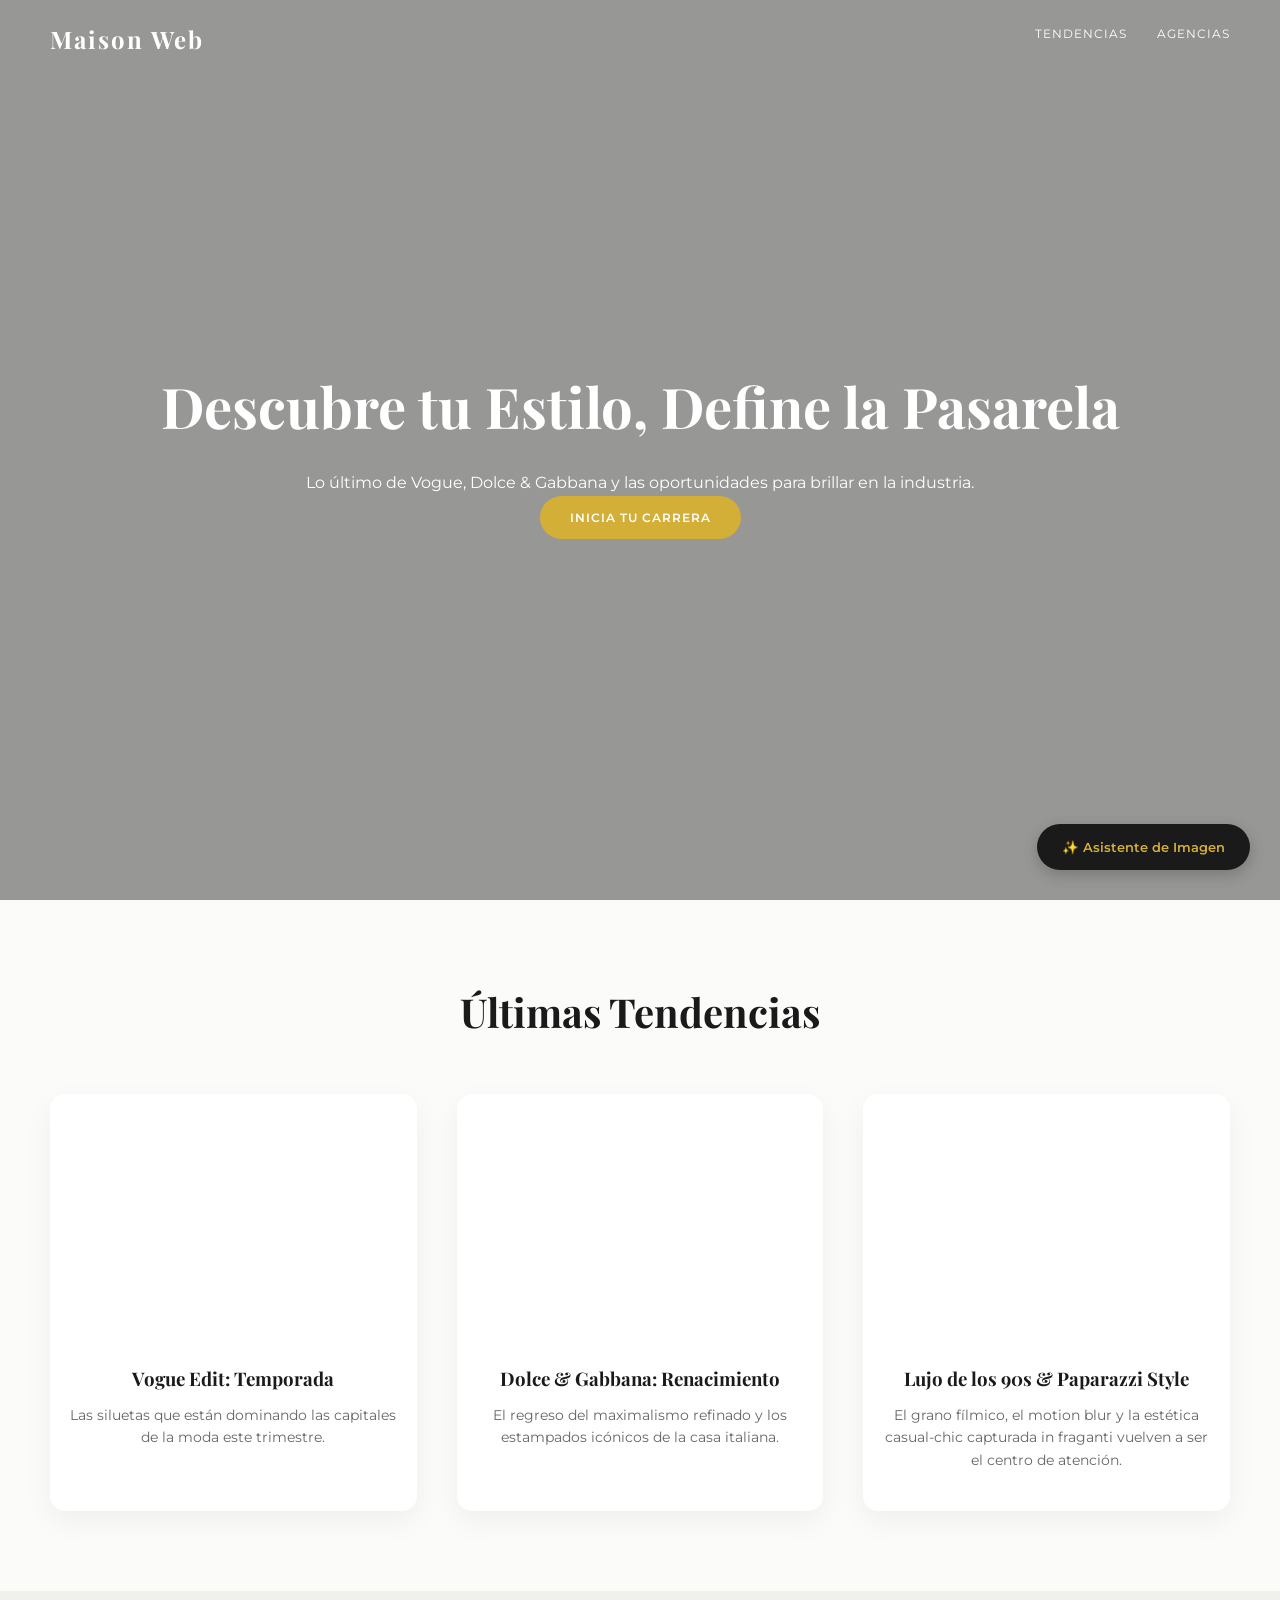
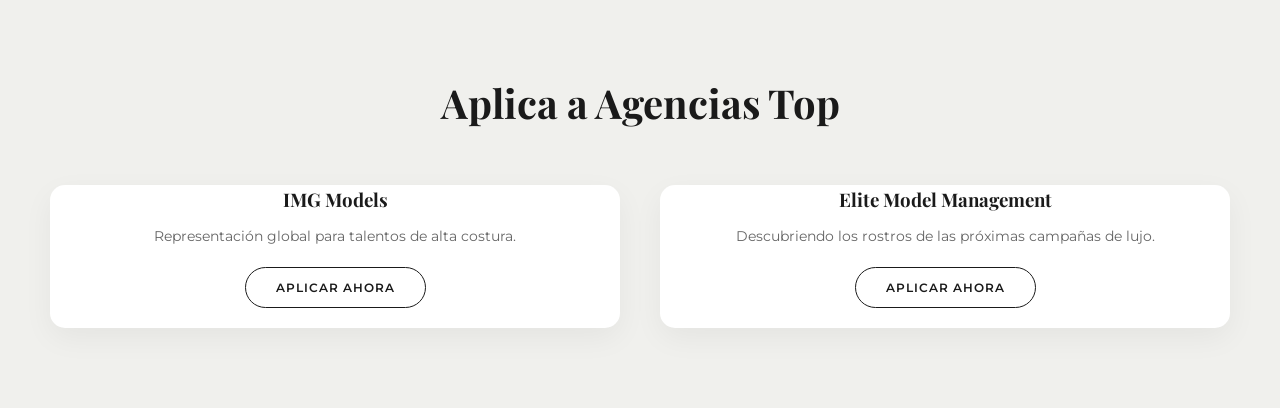
==== index.html @ 7edfb70f "agregando codigo de moda" ====
<!DOCTYPE html>
<html lang="es">
<head>
    <meta charset="UTF-8">
    <meta name="viewport" content="width=device-width, initial-scale=1.0">
    <title>Maison Web | Alta Costura y Modelaje</title>
    <link rel="stylesheet" href="style.css">
    <!-- Fuentes de Google para un toque elegante -->
    <link href="https://fonts.googleapis.com/css2?family=Playfair+Display:ital,wght@0,400;0,700;1,400&family=Montserrat:wght@300;400;600&display=swap" rel="stylesheet">
</head>
<body>

    <nav class="navbar">
        <div class="logo">Maison Web</div>
        <ul class="nav-links">
            <li><a href="#tendencias">Tendencias</a></li>
            <li><a href="#agencias">Agencias</a></li>
        </ul>
    </nav>

    <header class="hero">
        <div class="hero-content">
            <h1>Descubre tu Estilo, Define la Pasarela</h1>
            <p>Lo último de Vogue, Dolce & Gabbana y las oportunidades para brillar en la industria.</p>
            <a href="#agencias" class="btn-primary">Inicia tu Carrera</a>
        </div>
    </header>

    <section id="tendencias" class="section">
        <h2>Últimas Tendencias</h2>
        <div class="grid-container">
            <div class="card">
                <div class="card-img mock-img-1"></div>
                <h3>Vogue Edit: Temporada</h3>
                <p>Las siluetas que están dominando las capitales de la moda este trimestre.</p>
            </div>
            <div class="card">
                <div class="card-img mock-img-2"></div>
                <h3>Dolce & Gabbana: Renacimiento</h3>
                <p>El regreso del maximalismo refinado y los estampados icónicos de la casa italiana.</p>
            </div>
            <div class="card">
                <div class="card-img mock-img-3"></div>
                <h3>Lujo de los 90s & Paparazzi Style</h3>
                <p>El grano fílmico, el motion blur y la estética casual-chic capturada in fraganti vuelven a ser el centro de atención.</p>
            </div>
        </div>
    </section>

    <section id="agencias" class="section bg-light">
        <h2>Aplica a Agencias Top</h2>
        <div class="grid-container">
            <div class="agency-card">
                <h3>IMG Models</h3>
                <p>Representación global para talentos de alta costura.</p>
                <button class="btn-secondary apply-btn">Aplicar Ahora</button>
            </div>
            <div class="agency-card">
                <h3>Elite Model Management</h3>
                <p>Descubriendo los rostros de las próximas campañas de lujo.</p>
                <button class="btn-secondary apply-btn">Aplicar Ahora</button>
            </div>
        </div>
    </section>

    <!-- Modal de Aplicación -->
    <div id="applyModal" class="modal">
        <div class="modal-content">
            <span class="close-btn">&times;</span>
            <h2>Envía tu Portafolio</h2>
            <form id="applyForm">
                <input type="text" placeholder="Nombre Completo" required>
                <input type="email" placeholder="Correo Electrónico" required>
                <input type="url" placeholder="Enlace a tu Portafolio/Instagram" required>
                <button type="submit" class="btn-primary">Enviar Solicitud</button>
            </form>
        </div>
    </div>

    <!-- Asistente de Imagen AI (Botón flotante y Chat) -->
    <div class="ai-assistant-container">
        <button id="ai-toggle" class="ai-fab">✨ Asistente de Imagen</button>
        <div id="ai-chat" class="ai-chatbox hidden">
            <div class="chat-header">
                <h3>Asistente de Estilo AI</h3>
                <span id="close-chat">&times;</span>
            </div>
            <div class="chat-body" id="chat-body">
                <div class="message ai-msg">¡Hola! Soy tu asistente de imagen. ¿Buscas inspiración de outfits, consejos para tu casting o quieres saber qué paleta te favorece?</div>
            </div>
            <div class="chat-footer">
                <input type="text" id="chat-input" placeholder="Pregúntame sobre moda...">
                <button id="send-btn">Enviar</button>
            </div>
        </div>
    </div>

    <script src="script.js"></script>
</body>
</html>
---- style.css ----
:root {
    --primary-color: #1a1a1a; /* Negro suave */
    --secondary-color: #d4af37; /* Dorado clásico */
    --bg-color: #fbfbf9; /* Crema/Off-white */
    --text-color: #333333;
    --font-heading: 'Playfair Display', serif;
    --font-body: 'Montserrat', sans-serif;
}

* {
    margin: 0;
    padding: 0;
    box-sizing: border-box;
}

body {
    font-family: var(--font-body);
    background-color: var(--bg-color);
    color: var(--text-color);
    line-height: 1.6;
}

h1, h2, h3 {
    font-family: var(--font-heading);
    color: var(--primary-color);
}

/* Navbar */
.navbar {
    display: flex;
    justify-content: space-between;
    padding: 20px 50px;
    background: transparent;
    position: absolute;
    width: 100%;
    z-index: 10;
}

.logo {
    font-family: var(--font-heading);
    font-size: 24px;
    font-weight: 700;
    color: #fff;
    letter-spacing: 2px;
}

.nav-links {
    list-style: none;
    display: flex;
    gap: 30px;
}

.nav-links a {
    text-decoration: none;
    color: #fff;
    text-transform: uppercase;
    font-size: 12px;
    letter-spacing: 1px;
}

/* Hero Section */
.hero {
    height: 100vh;
    background: linear-gradient(rgba(0,0,0,0.4), rgba(0,0,0,0.4)), url('https://images.unsplash.com/photo-1490481651871-ab68de25d43d?q=80&w=2070') center/cover;
    display: flex;
    align-items: center;
    justify-content: center;
    text-align: center;
    color: #fff;
}

.hero-content h1 {
    color: #fff;
    font-size: 3.5rem;
    margin-bottom: 20px;
}

/* Botones */
.btn-primary, .btn-secondary {
    padding: 12px 30px;
    border: none;
    border-radius: 30px; /* Bordes suaves, no rígidos */
    cursor: pointer;
    font-family: var(--font-body);
    font-weight: 600;
    text-transform: uppercase;
    font-size: 12px;
    letter-spacing: 1px;
    transition: all 0.3s ease;
}

.btn-primary {
    background-color: var(--secondary-color);
    color: #fff;
    text-decoration: none;
    display: inline-block;
}

.btn-primary:hover {
    background-color: #bfa032;
    transform: translateY(-2px);
}

.btn-secondary {
    background-color: transparent;
    border: 1px solid var(--primary-color);
    color: var(--primary-color);
}

.btn-secondary:hover {
    background-color: var(--primary-color);
    color: #fff;
}

/* Secciones y Grids */
.section {
    padding: 80px 50px;
    text-align: center;
}

.section h2 {
    font-size: 2.5rem;
    margin-bottom: 50px;
}

.bg-light {
    background-color: #f0f0ed;
}

.grid-container {
    display: grid;
    grid-template-columns: repeat(auto-fit, minmax(300px, 1fr));
    gap: 40px;
    max-width: 1200px;
    margin: 0 auto;
}

/* Tarjetas */
.card, .agency-card {
    background: #fff;
    border-radius: 15px; /* Amigable a la vista */
    overflow: hidden;
    box-shadow: 0 10px 30px rgba(0,0,0,0.05);
    transition: transform 0.3s ease;
    padding-bottom: 20px;
}

.card:hover, .agency-card:hover {
    transform: translateY(-10px);
}

.card-img {
    height: 250px;
    background-color: #ddd;
    margin-bottom: 20px;
}

/* Imágenes mock para las tarjetas */
.mock-img-1 { background: url('https://images.unsplash.com/photo-1515886657613-9f3515b0c78f?w=500') center/cover; }
.mock-img-2 { background: url('https://images.unsplash.com/photo-1539109136881-3be0616acf4b?w=500') center/cover; }
.mock-img-3 { background: url('https://images.unsplash.com/photo-1550614000-4b95d4ed187f?w=500') center/cover; }

.card h3, .agency-card h3 {
    margin-bottom: 10px;
    padding: 0 20px;
}

.card p, .agency-card p {
    font-size: 14px;
    color: #666;
    padding: 0 20px;
    margin-bottom: 20px;
}

/* Modal */
.modal {
    display: none;
    position: fixed;
    top: 0; left: 0; width: 100%; height: 100%;
    background: rgba(0,0,0,0.6);
    z-index: 100;
    align-items: center;
    justify-content: center;
}

.modal-content {
    background: #fff;
    padding: 40px;
    border-radius: 20px;
    width: 90%;
    max-width: 400px;
    position: relative;
    text-align: center;
}

.close-btn {
    position: absolute;
    top: 15px; right: 20px;
    font-size: 24px;
    cursor: pointer;
}

form input {
    width: 100%;
    padding: 12px;
    margin: 10px 0;
    border: 1px solid #ddd;
    border-radius: 8px;
    font-family: var(--font-body);
}

/* Asistente AI */
.ai-assistant-container {
    position: fixed;
    bottom: 30px;
    right: 30px;
    z-index: 1000;
}

.ai-fab {
    background: var(--primary-color);
    color: var(--secondary-color);
    border: none;
    padding: 15px 25px;
    border-radius: 30px;
    font-family: var(--font-body);
    font-weight: 600;
    cursor: pointer;
    box-shadow: 0 5px 15px rgba(0,0,0,0.2);
    transition: transform 0.3s;
}

.ai-fab:hover {
    transform: scale(1.05);
}

.ai-chatbox {
    position: absolute;
    bottom: 70px;
    right: 0;
    width: 320px;
    height: 400px;
    background: #fff;
    border-radius: 20px;
    box-shadow: 0 10px 30px rgba(0,0,0,0.15);
    display: flex;
    flex-direction: column;
    overflow: hidden;
    transition: opacity 0.3s ease;
}

.ai-chatbox.hidden {
    display: none;
}

.chat-header {
    background: var(--primary-color);
    color: #fff;
    padding: 15px;
    display: flex;
    justify-content: space-between;
    align-items: center;
}

.chat-header h3 {
    color: #fff;
    font-size: 14px;
    margin: 0;
}

.chat-body {
    flex: 1;
    padding: 15px;
    overflow-y: auto;
    display: flex;
    flex-direction: column;
    gap: 10px;
    background: #fafafa;
}

.message {
    padding: 10px 15px;
    border-radius: 15px;
    font-size: 13px;
    max-width: 85%;
}

.ai-msg {
    background: #eee;
    align-self: flex-start;
    border-bottom-left-radius: 0;
}

.user-msg {
    background: var(--secondary-color);
    color: #fff;
    align-self: flex-end;
    border-bottom-right-radius: 0;
}

.chat-footer {
    padding: 10px;
    display: flex;
    gap: 10px;
    border-top: 1px solid #eee;
}

.chat-footer input {
    flex: 1;
    padding: 10px;
    border: 1px solid #ddd;
    border-radius: 20px;
    outline: none;
}

.chat-footer button {
    background: transparent;
    border: none;
    color: var(--secondary-color);
    font-weight: bold;
    cursor: pointer;
}
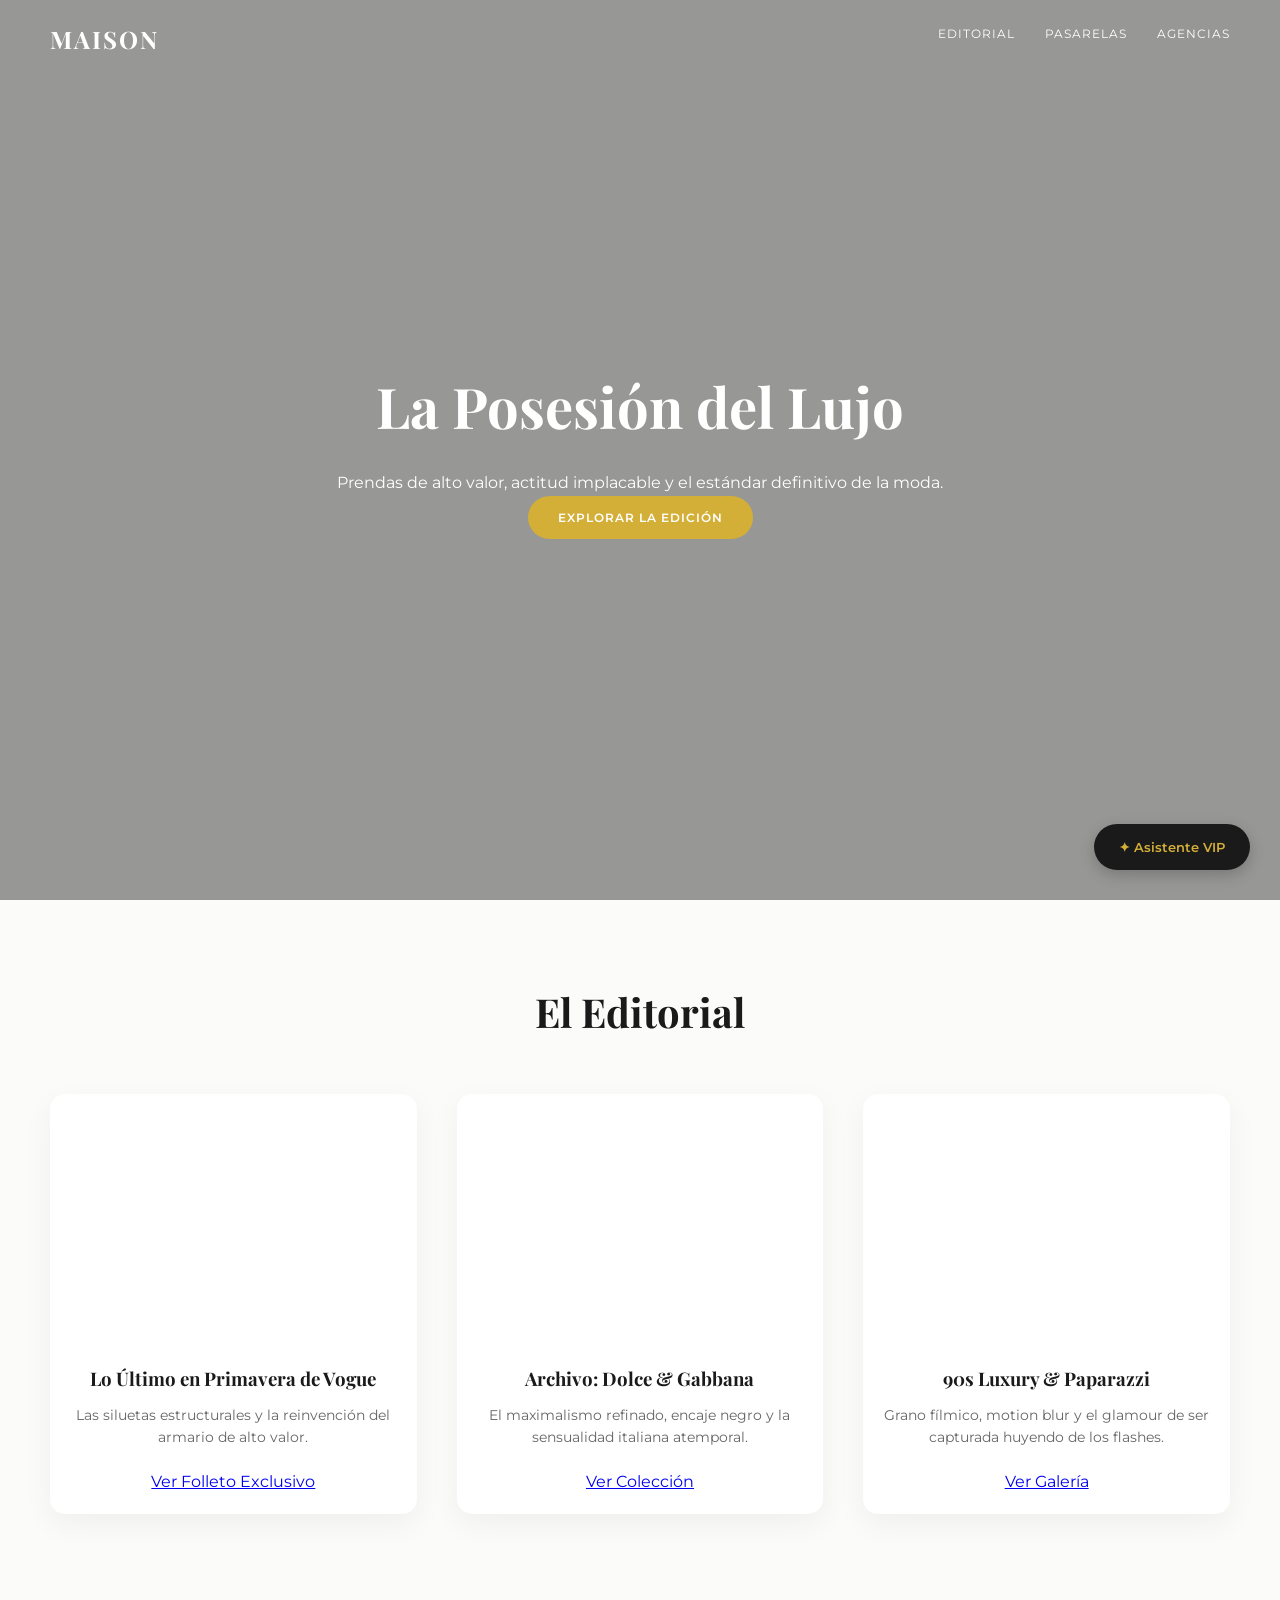
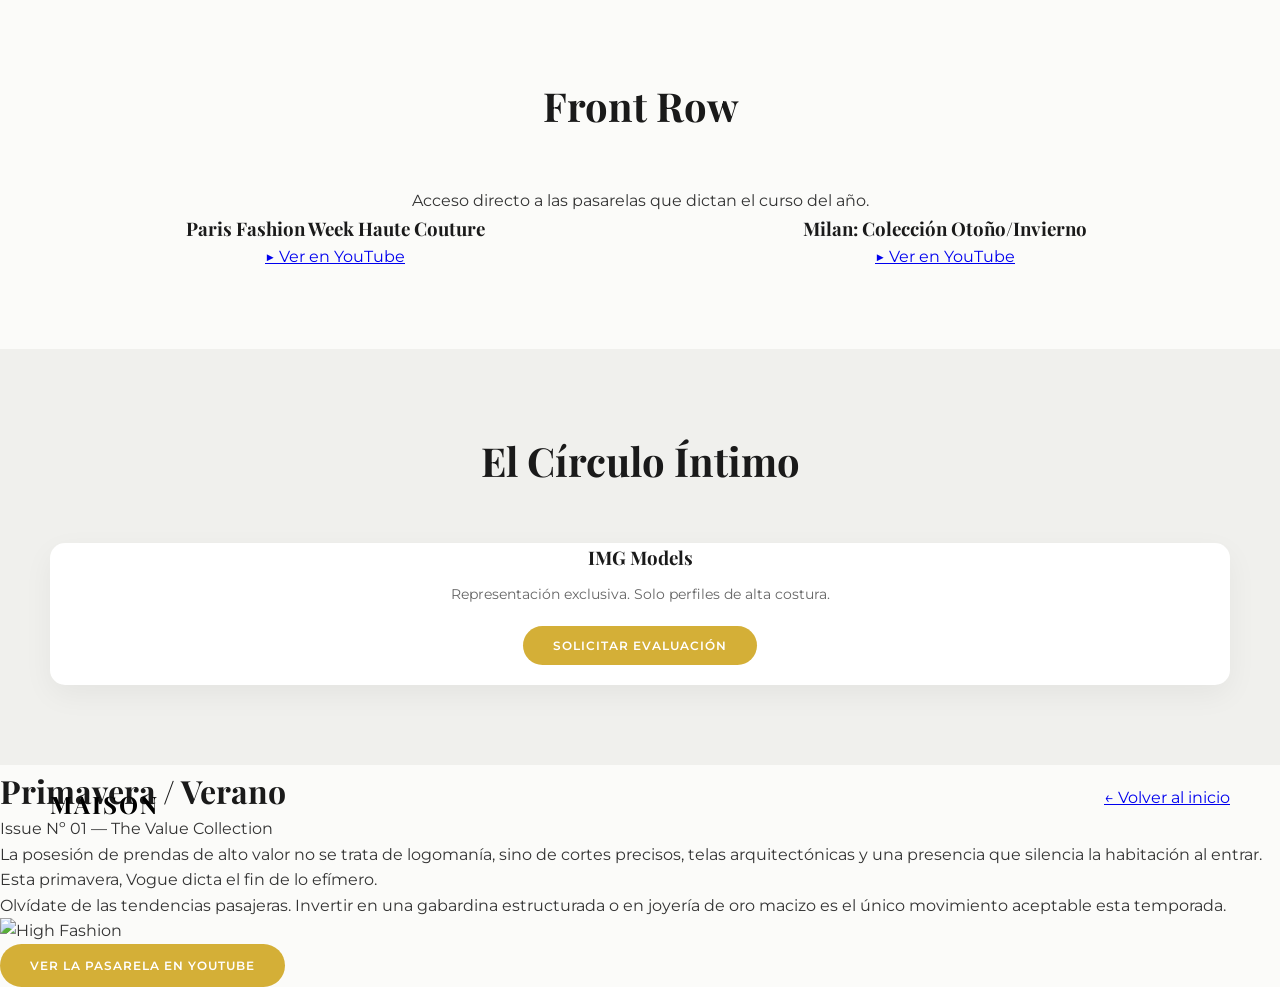
==== commit 8f16c486: "Revise index.html with new content and structure Updated the content and structure of the index.html" ====
--- a/index.html
+++ b/index.html
@@ -3,93 +3,105 @@
 <head>
     <meta charset="UTF-8">
     <meta name="viewport" content="width=device-width, initial-scale=1.0">
-    <title>Maison Web | Alta Costura y Modelaje</title>
+    <title>Maison Web | The Runway Edit</title>
     <link rel="stylesheet" href="style.css">
-    <!-- Fuentes de Google para un toque elegante -->
-    <link href="https://fonts.googleapis.com/css2?family=Playfair+Display:ital,wght@0,400;0,700;1,400&family=Montserrat:wght@300;400;600&display=swap" rel="stylesheet">
+    <link href="https://fonts.googleapis.com/css2?family=Playfair+Display:ital,wght@0,400;0,700;0,900;1,400&family=Montserrat:wght@200;400;600&display=swap" rel="stylesheet">
 </head>
 <body>
 
     <nav class="navbar">
-        <div class="logo">Maison Web</div>
+        <div class="logo">MAISON</div>
         <ul class="nav-links">
-            <li><a href="#tendencias">Tendencias</a></li>
+            <li><a href="#tendencias">Editorial</a></li>
+            <li><a href="#pasarelas">Pasarelas</a></li>
             <li><a href="#agencias">Agencias</a></li>
         </ul>
     </nav>
 
     <header class="hero">
         <div class="hero-content">
-            <h1>Descubre tu Estilo, Define la Pasarela</h1>
-            <p>Lo último de Vogue, Dolce & Gabbana y las oportunidades para brillar en la industria.</p>
-            <a href="#agencias" class="btn-primary">Inicia tu Carrera</a>
+            <h1>La Posesión del Lujo</h1>
+            <p>Prendas de alto valor, actitud implacable y el estándar definitivo de la moda.</p>
+            <a href="#tendencias" class="btn-primary">Explorar la Edición</a>
         </div>
     </header>
 
     <section id="tendencias" class="section">
-        <h2>Últimas Tendencias</h2>
+        <h2>El Editorial</h2>
         <div class="grid-container">
             <div class="card">
                 <div class="card-img mock-img-1"></div>
-                <h3>Vogue Edit: Temporada</h3>
-                <p>Las siluetas que están dominando las capitales de la moda este trimestre.</p>
+                <h3>Lo Último en Primavera de Vogue</h3>
+                <p>Las siluetas estructurales y la reinvención del armario de alto valor.</p>
+                <a href="primavera.html" class="btn-editorial">Ver Folleto Exclusivo</a>
             </div>
             <div class="card">
                 <div class="card-img mock-img-2"></div>
-                <h3>Dolce & Gabbana: Renacimiento</h3>
-                <p>El regreso del maximalismo refinado y los estampados icónicos de la casa italiana.</p>
+                <h3>Archivo: Dolce & Gabbana</h3>
+                <p>El maximalismo refinado, encaje negro y la sensualidad italiana atemporal.</p>
+                <a href="#" class="btn-editorial">Ver Colección</a>
             </div>
             <div class="card">
                 <div class="card-img mock-img-3"></div>
-                <h3>Lujo de los 90s & Paparazzi Style</h3>
-                <p>El grano fílmico, el motion blur y la estética casual-chic capturada in fraganti vuelven a ser el centro de atención.</p>
+                <h3>90s Luxury & Paparazzi</h3>
+                <p>Grano fílmico, motion blur y el glamour de ser capturada huyendo de los flashes.</p>
+                <a href="#" class="btn-editorial">Ver Galería</a>
+            </div>
+        </div>
+    </section>
+
+    <section id="pasarelas" class="section bg-dark">
+        <h2 class="text-white">Front Row</h2>
+        <p class="subtitle-dark">Acceso directo a las pasarelas que dictan el curso del año.</p>
+        <div class="grid-container">
+            <div class="video-card">
+                <h3>Paris Fashion Week Haute Couture</h3>
+                <a href="https://www.youtube.com/watch?v=Ejm6jm9m3M8" target="_blank" class="btn-youtube">▶ Ver en YouTube</a>
+            </div>
+            <div class="video-card">
+                <h3>Milan: Colección Otoño/Invierno</h3>
+                <a href="https://www.youtube.com/watch?v=Ejm6jm9m3M8" target="_blank" class="btn-youtube">▶ Ver en YouTube</a>
             </div>
         </div>
     </section>
 
     <section id="agencias" class="section bg-light">
-        <h2>Aplica a Agencias Top</h2>
+        <h2>El Círculo Íntimo</h2>
         <div class="grid-container">
             <div class="agency-card">
                 <h3>IMG Models</h3>
-                <p>Representación global para talentos de alta costura.</p>
-                <button class="btn-secondary apply-btn">Aplicar Ahora</button>
-            </div>
-            <div class="agency-card">
-                <h3>Elite Model Management</h3>
-                <p>Descubriendo los rostros de las próximas campañas de lujo.</p>
-                <button class="btn-secondary apply-btn">Aplicar Ahora</button>
+                <p>Representación exclusiva. Solo perfiles de alta costura.</p>
+                <button class="btn-primary apply-btn">Solicitar Evaluación</button>
             </div>
         </div>
     </section>
 
-    <!-- Modal de Aplicación -->
     <div id="applyModal" class="modal">
         <div class="modal-content">
             <span class="close-btn">&times;</span>
             <h2>Envía tu Portafolio</h2>
+            <p>Asegúrate de que tus polaroids sean impecables.</p>
             <form id="applyForm">
                 <input type="text" placeholder="Nombre Completo" required>
                 <input type="email" placeholder="Correo Electrónico" required>
-                <input type="url" placeholder="Enlace a tu Portafolio/Instagram" required>
+                <input type="url" placeholder="Enlace a tu Portafolio (Filtro estricto)" required>
                 <button type="submit" class="btn-primary">Enviar Solicitud</button>
             </form>
         </div>
     </div>
 
-    <!-- Asistente de Imagen AI (Botón flotante y Chat) -->
     <div class="ai-assistant-container">
-        <button id="ai-toggle" class="ai-fab">✨ Asistente de Imagen</button>
+        <button id="ai-toggle" class="ai-fab">✦ Asistente VIP</button>
         <div id="ai-chat" class="ai-chatbox hidden">
             <div class="chat-header">
-                <h3>Asistente de Estilo AI</h3>
+                <h3>Dirección de Arte AI</h3>
                 <span id="close-chat">&times;</span>
             </div>
             <div class="chat-body" id="chat-body">
-                <div class="message ai-msg">¡Hola! Soy tu asistente de imagen. ¿Buscas inspiración de outfits, consejos para tu casting o quieres saber qué paleta te favorece?</div>
+                <div class="message ai-msg">Asistente en línea. Dime qué llevas puesto para decirte por qué deberías cambiarte.</div>
             </div>
             <div class="chat-footer">
-                <input type="text" id="chat-input" placeholder="Pregúntame sobre moda...">
+                <input type="text" id="chat-input" placeholder="Consulta de estilo...">
                 <button id="send-btn">Enviar</button>
             </div>
         </div>
@@ -97,4 +109,44 @@
 
     <script src="script.js"></script>
 </body>
-</html>+</html>
+
+<!DOCTYPE html>
+<html lang="es">
+<head>
+    <meta charset="UTF-8">
+    <meta name="viewport" content="width=device-width, initial-scale=1.0">
+    <title>Primavera Edit | Maison Web</title>
+    <link rel="stylesheet" href="style.css">
+    <link href="https://fonts.googleapis.com/css2?family=Playfair+Display:ital,wght@0,700;1,400&family=Montserrat:wght@200;400&display=swap" rel="stylesheet">
+</head>
+<body class="brochure-body">
+
+    <nav class="navbar solid-nav">
+        <div class="logo"><a href="index.html" style="color: black; text-decoration: none;">MAISON</a></div>
+        <a href="index.html" class="back-link">← Volver al inicio</a>
+    </nav>
+
+    <main class="brochure-container">
+        <div class="brochure-header">
+            <h1>Primavera / Verano</h1>
+            <p class="issue-number">Issue Nº 01 — The Value Collection</p>
+        </div>
+
+        <div class="brochure-content">
+            <div class="text-column">
+                <p><span class="dropcap">L</span>a posesión de prendas de alto valor no se trata de logomanía, sino de cortes precisos, telas arquitectónicas y una presencia que silencia la habitación al entrar. Esta primavera, Vogue dicta el fin de lo efímero.</p>
+                <p>Olvídate de las tendencias pasajeras. Invertir en una gabardina estructurada o en joyería de oro macizo es el único movimiento aceptable esta temporada.</p>
+            </div>
+            <div class="image-column">
+                <img src="https://images.unsplash.com/photo-1490481651871-ab68de25d43d?q=80&w=800" alt="High Fashion" class="brochure-img">
+            </div>
+        </div>
+
+        <div class="brochure-footer">
+            <a href="https://www.youtube.com/watch?v=Ejm6jm9m3M8" target="_blank" class="btn-primary">Ver la Pasarela en YouTube</a>
+        </div>
+    </main>
+
+</body>
+</html>
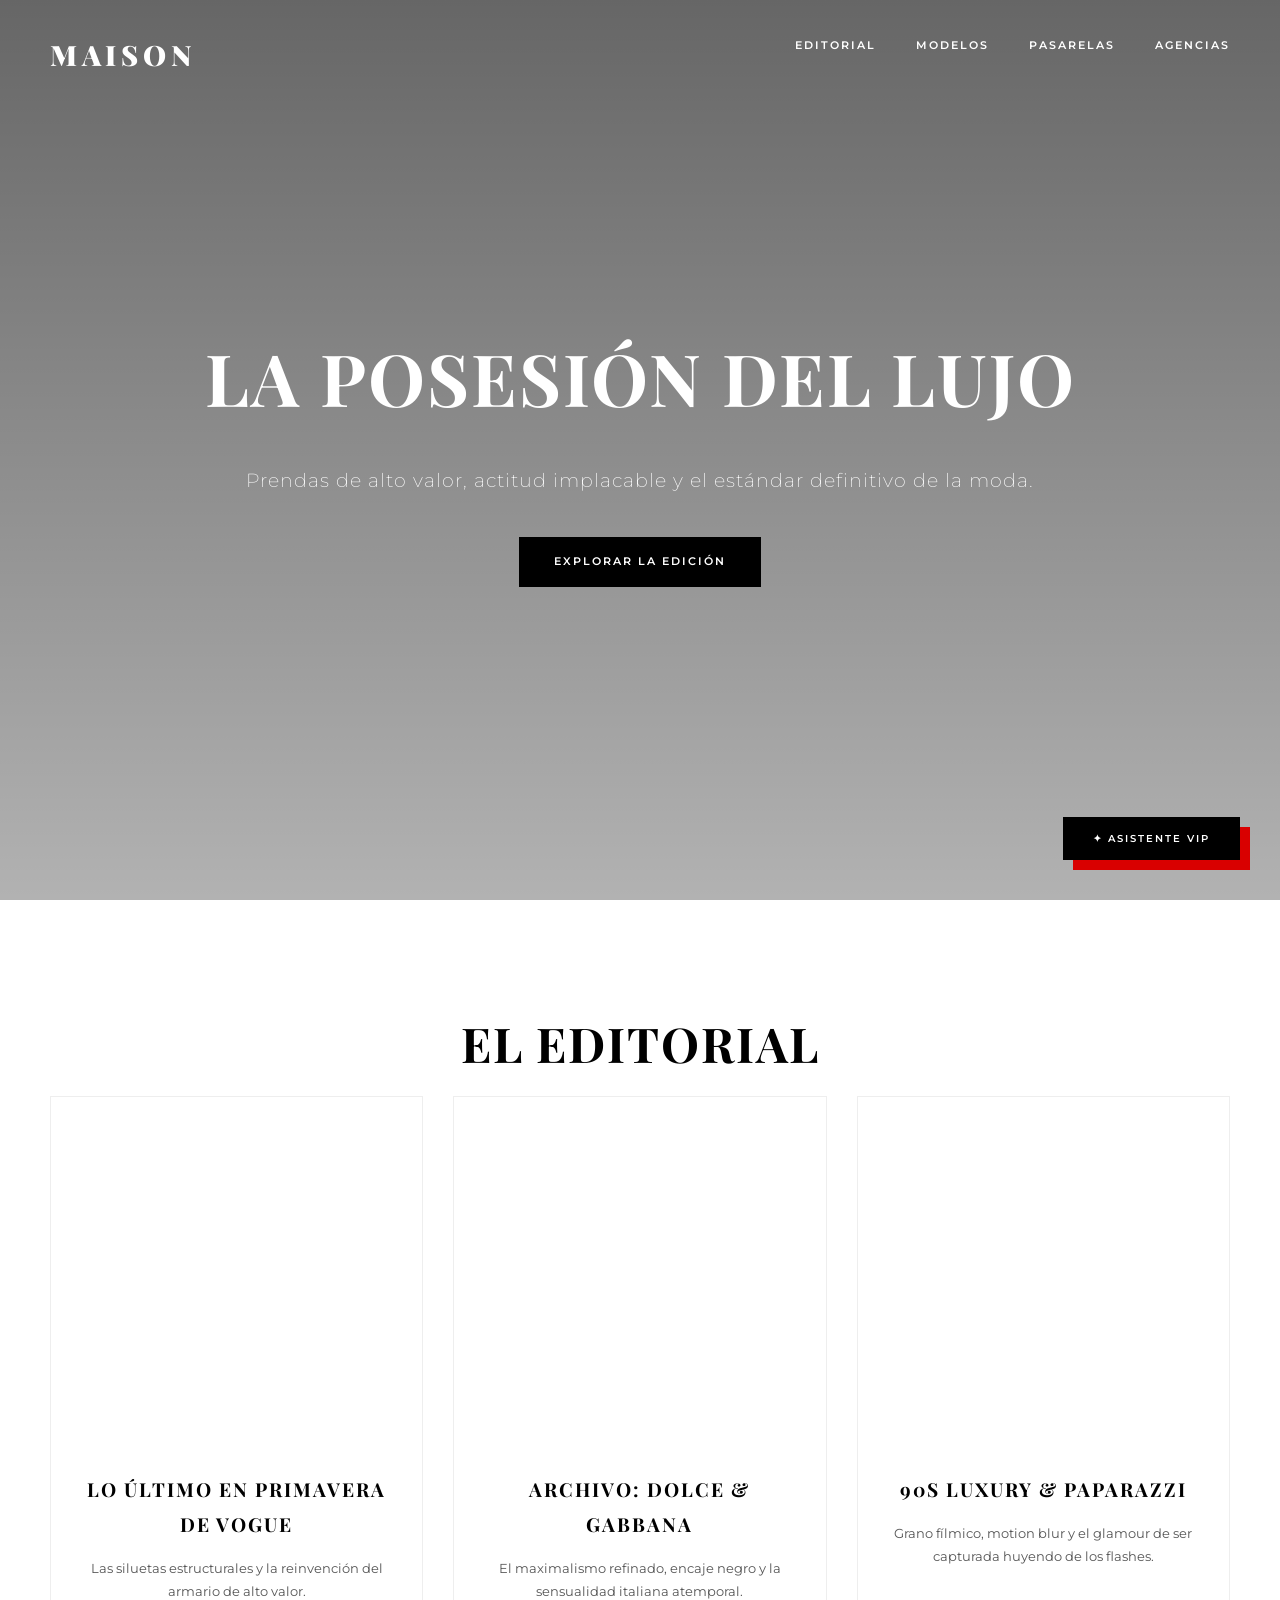
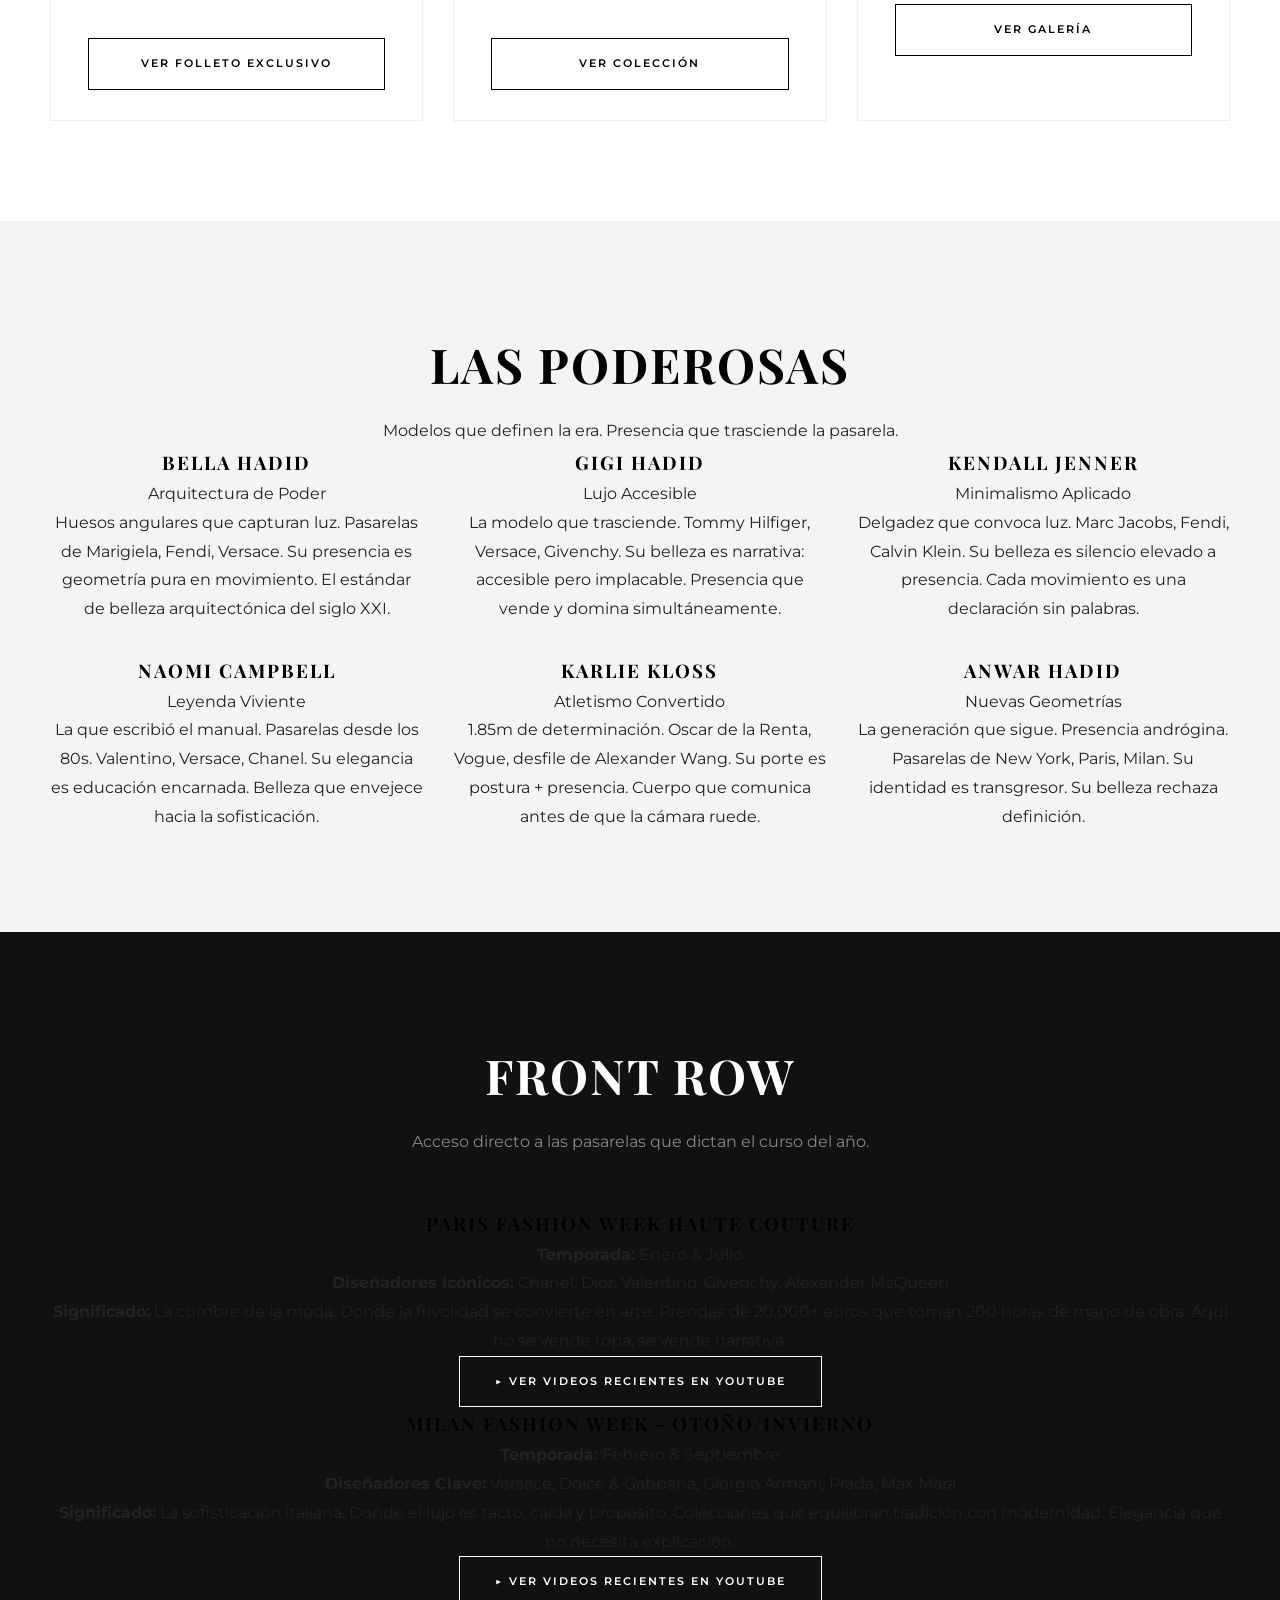
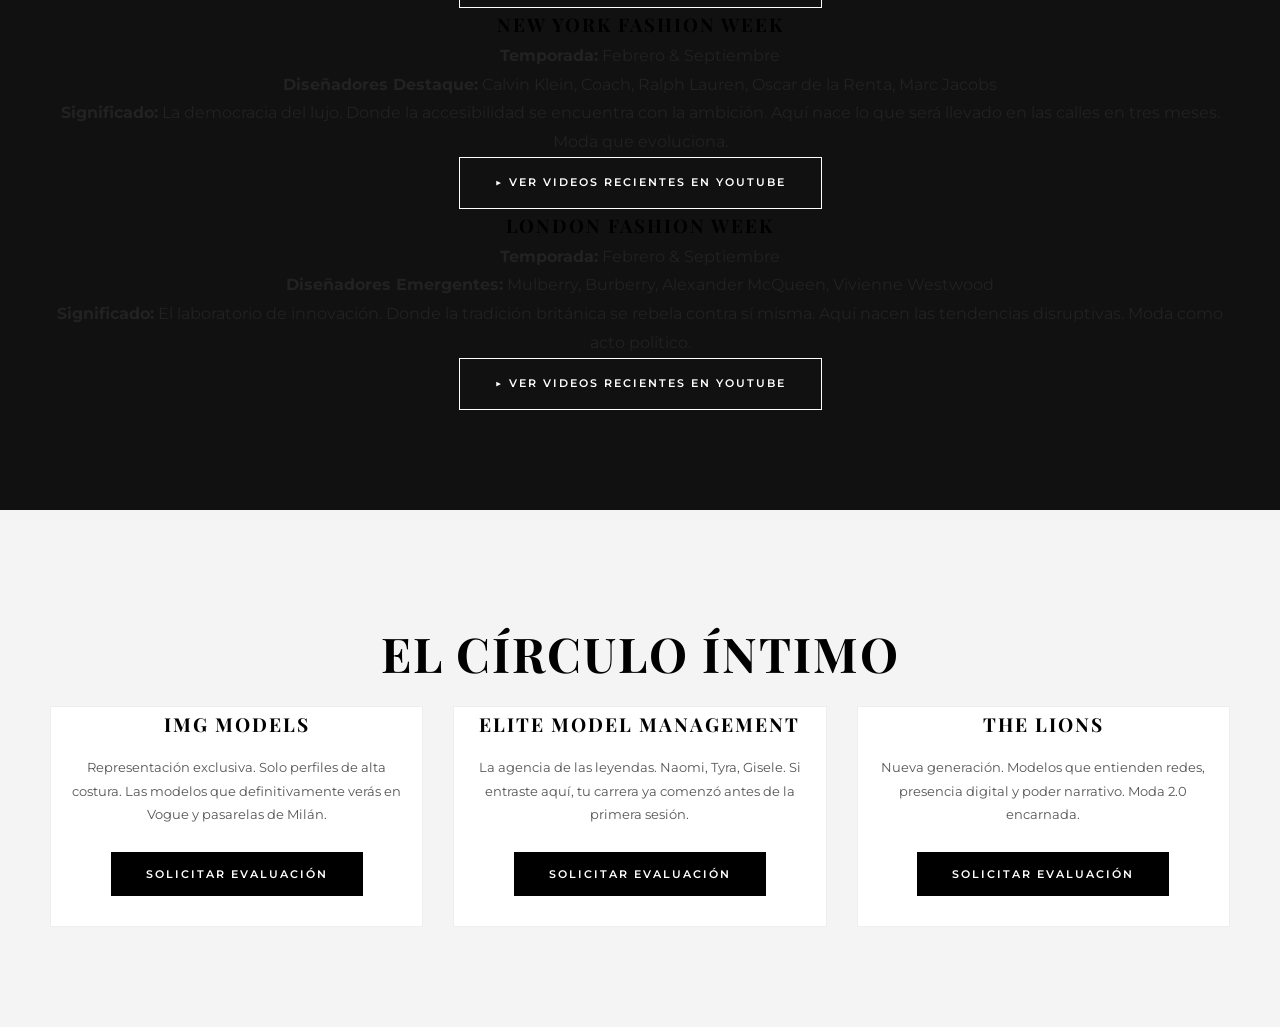
==== commit ce0b7eae: "Agregar información de modelos, arreglar videos YouTube y enriquecer pasarelas" ====
--- a/index.html
+++ b/index.html
@@ -1,152 +1,186 @@
-<!DOCTYPE html>
-<html lang="es">
-<head>
-    <meta charset="UTF-8">
-    <meta name="viewport" content="width=device-width, initial-scale=1.0">
-    <title>Maison Web | The Runway Edit</title>
-    <link rel="stylesheet" href="style.css">
-    <link href="https://fonts.googleapis.com/css2?family=Playfair+Display:ital,wght@0,400;0,700;0,900;1,400&family=Montserrat:wght@200;400;600&display=swap" rel="stylesheet">
-</head>
-<body>
-
-    <nav class="navbar">
-        <div class="logo">MAISON</div>
-        <ul class="nav-links">
-            <li><a href="#tendencias">Editorial</a></li>
-            <li><a href="#pasarelas">Pasarelas</a></li>
-            <li><a href="#agencias">Agencias</a></li>
-        </ul>
-    </nav>
-
-    <header class="hero">
-        <div class="hero-content">
-            <h1>La Posesión del Lujo</h1>
-            <p>Prendas de alto valor, actitud implacable y el estándar definitivo de la moda.</p>
-            <a href="#tendencias" class="btn-primary">Explorar la Edición</a>
-        </div>
-    </header>
-
-    <section id="tendencias" class="section">
-        <h2>El Editorial</h2>
-        <div class="grid-container">
-            <div class="card">
-                <div class="card-img mock-img-1"></div>
-                <h3>Lo Último en Primavera de Vogue</h3>
-                <p>Las siluetas estructurales y la reinvención del armario de alto valor.</p>
-                <a href="primavera.html" class="btn-editorial">Ver Folleto Exclusivo</a>
-            </div>
-            <div class="card">
-                <div class="card-img mock-img-2"></div>
-                <h3>Archivo: Dolce & Gabbana</h3>
-                <p>El maximalismo refinado, encaje negro y la sensualidad italiana atemporal.</p>
-                <a href="#" class="btn-editorial">Ver Colección</a>
-            </div>
-            <div class="card">
-                <div class="card-img mock-img-3"></div>
-                <h3>90s Luxury & Paparazzi</h3>
-                <p>Grano fílmico, motion blur y el glamour de ser capturada huyendo de los flashes.</p>
-                <a href="#" class="btn-editorial">Ver Galería</a>
-            </div>
-        </div>
-    </section>
-
-    <section id="pasarelas" class="section bg-dark">
-        <h2 class="text-white">Front Row</h2>
-        <p class="subtitle-dark">Acceso directo a las pasarelas que dictan el curso del año.</p>
-        <div class="grid-container">
-            <div class="video-card">
-                <h3>Paris Fashion Week Haute Couture</h3>
-                <a href="https://www.youtube.com/watch?v=Ejm6jm9m3M8" target="_blank" class="btn-youtube">▶ Ver en YouTube</a>
-            </div>
-            <div class="video-card">
-                <h3>Milan: Colección Otoño/Invierno</h3>
-                <a href="https://www.youtube.com/watch?v=Ejm6jm9m3M8" target="_blank" class="btn-youtube">▶ Ver en YouTube</a>
-            </div>
-        </div>
-    </section>
-
-    <section id="agencias" class="section bg-light">
-        <h2>El Círculo Íntimo</h2>
-        <div class="grid-container">
-            <div class="agency-card">
-                <h3>IMG Models</h3>
-                <p>Representación exclusiva. Solo perfiles de alta costura.</p>
-                <button class="btn-primary apply-btn">Solicitar Evaluación</button>
-            </div>
-        </div>
-    </section>
-
-    <div id="applyModal" class="modal">
-        <div class="modal-content">
-            <span class="close-btn">&times;</span>
-            <h2>Envía tu Portafolio</h2>
-            <p>Asegúrate de que tus polaroids sean impecables.</p>
-            <form id="applyForm">
-                <input type="text" placeholder="Nombre Completo" required>
-                <input type="email" placeholder="Correo Electrónico" required>
-                <input type="url" placeholder="Enlace a tu Portafolio (Filtro estricto)" required>
-                <button type="submit" class="btn-primary">Enviar Solicitud</button>
-            </form>
-        </div>
-    </div>
-
-    <div class="ai-assistant-container">
-        <button id="ai-toggle" class="ai-fab">✦ Asistente VIP</button>
-        <div id="ai-chat" class="ai-chatbox hidden">
-            <div class="chat-header">
-                <h3>Dirección de Arte AI</h3>
-                <span id="close-chat">&times;</span>
-            </div>
-            <div class="chat-body" id="chat-body">
-                <div class="message ai-msg">Asistente en línea. Dime qué llevas puesto para decirte por qué deberías cambiarte.</div>
-            </div>
-            <div class="chat-footer">
-                <input type="text" id="chat-input" placeholder="Consulta de estilo...">
-                <button id="send-btn">Enviar</button>
-            </div>
-        </div>
-    </div>
-
-    <script src="script.js"></script>
-</body>
-</html>
-
-<!DOCTYPE html>
-<html lang="es">
-<head>
-    <meta charset="UTF-8">
-    <meta name="viewport" content="width=device-width, initial-scale=1.0">
-    <title>Primavera Edit | Maison Web</title>
-    <link rel="stylesheet" href="style.css">
-    <link href="https://fonts.googleapis.com/css2?family=Playfair+Display:ital,wght@0,700;1,400&family=Montserrat:wght@200;400&display=swap" rel="stylesheet">
-</head>
-<body class="brochure-body">
-
-    <nav class="navbar solid-nav">
-        <div class="logo"><a href="index.html" style="color: black; text-decoration: none;">MAISON</a></div>
-        <a href="index.html" class="back-link">← Volver al inicio</a>
-    </nav>
-
-    <main class="brochure-container">
-        <div class="brochure-header">
-            <h1>Primavera / Verano</h1>
-            <p class="issue-number">Issue Nº 01 — The Value Collection</p>
-        </div>
-
-        <div class="brochure-content">
-            <div class="text-column">
-                <p><span class="dropcap">L</span>a posesión de prendas de alto valor no se trata de logomanía, sino de cortes precisos, telas arquitectónicas y una presencia que silencia la habitación al entrar. Esta primavera, Vogue dicta el fin de lo efímero.</p>
-                <p>Olvídate de las tendencias pasajeras. Invertir en una gabardina estructurada o en joyería de oro macizo es el único movimiento aceptable esta temporada.</p>
-            </div>
-            <div class="image-column">
-                <img src="https://images.unsplash.com/photo-1490481651871-ab68de25d43d?q=80&w=800" alt="High Fashion" class="brochure-img">
-            </div>
-        </div>
-
-        <div class="brochure-footer">
-            <a href="https://www.youtube.com/watch?v=Ejm6jm9m3M8" target="_blank" class="btn-primary">Ver la Pasarela en YouTube</a>
-        </div>
-    </main>
-
-</body>
-</html>
+<!DOCTYPE html>
+<html lang="es">
+<head>
+    <meta charset="UTF-8">
+    <meta name="viewport" content="width=device-width, initial-scale=1.0">
+    <title>Maison Web | The Runway Edit</title>
+    <link rel="stylesheet" href="style.css">
+    <link href="https://fonts.googleapis.com/css2?family=Playfair+Display:ital,wght@0,400;0,700;0,900;1,400&family=Montserrat:wght@200;400;600&display=swap" rel="stylesheet">
+</head>
+<body>
+
+    <nav class="navbar">
+        <div class="logo">MAISON</div>
+        <ul class="nav-links">
+            <li><a href="#tendencias">Editorial</a></li>
+            <li><a href="#modelos">Modelos</a></li>
+            <li><a href="#pasarelas">Pasarelas</a></li>
+            <li><a href="#agencias">Agencias</a></li>
+        </ul>
+    </nav>
+
+    <header class="hero">
+        <div class="hero-content">
+            <h1>La Posesión del Lujo</h1>
+            <p>Prendas de alto valor, actitud implacable y el estándar definitivo de la moda.</p>
+            <a href="#tendencias" class="btn-primary">Explorar la Edición</a>
+        </div>
+    </header>
+
+    <section id="tendencias" class="section">
+        <h2>El Editorial</h2>
+        <div class="grid-container">
+            <div class="card">
+                <div class="card-img mock-img-1"></div>
+                <h3>Lo Último en Primavera de Vogue</h3>
+                <p>Las siluetas estructurales y la reinvención del armario de alto valor.</p>
+                <a href="primavera.html" class="btn-editorial">Ver Folleto Exclusivo</a>
+            </div>
+            <div class="card">
+                <div class="card-img mock-img-2"></div>
+                <h3>Archivo: Dolce & Gabbana</h3>
+                <p>El maximalismo refinado, encaje negro y la sensualidad italiana atemporal.</p>
+                <a href="dolce-gabbana.html" class="btn-editorial">Ver Colección</a>
+            </div>
+            <div class="card">
+                <div class="card-img mock-img-3"></div>
+                <h3>90s Luxury & Paparazzi</h3>
+                <p>Grano fílmico, motion blur y el glamour de ser capturada huyendo de los flashes.</p>
+                <a href="luxury-90s.html" class="btn-editorial">Ver Galería</a>
+            </div>
+        </div>
+    </section>
+
+    <section id="modelos" class="section bg-light">
+        <h2>Las Poderosas</h2>
+        <p class="subtitle">Modelos que definen la era. Presencia que trasciende la pasarela.</p>
+        <div class="grid-container">
+            <div class="model-card">
+                <div class="model-img mock-model-1"></div>
+                <h3>Bella Hadid</h3>
+                <p class="model-role">Arquitectura de Poder</p>
+                <p class="model-bio">Huesos angulares que capturan luz. Pasarelas de Marigiela, Fendi, Versace. Su presencia es geometría pura en movimiento. El estándar de belleza arquitectónica del siglo XXI.</p>
+            </div>
+            <div class="model-card">
+                <div class="model-img mock-model-2"></div>
+                <h3>Gigi Hadid</h3>
+                <p class="model-role">Lujo Accesible</p>
+                <p class="model-bio">La modelo que trasciende. Tommy Hilfiger, Versace, Givenchy. Su belleza es narrativa: accesible pero implacable. Presencia que vende y domina simultáneamente.</p>
+            </div>
+            <div class="model-card">
+                <div class="model-img mock-model-3"></div>
+                <h3>Kendall Jenner</h3>
+                <p class="model-role">Minimalismo Aplicado</p>
+                <p class="model-bio">Delgadez que convoca luz. Marc Jacobs, Fendi, Calvin Klein. Su belleza es silencio elevado a presencia. Cada movimiento es una declaración sin palabras.</p>
+            </div>
+            <div class="model-card">
+                <div class="model-img mock-model-4"></div>
+                <h3>Naomi Campbell</h3>
+                <p class="model-role">Leyenda Viviente</p>
+                <p class="model-bio">La que escribió el manual. Pasarelas desde los 80s. Valentino, Versace, Chanel. Su elegancia es educación encarnada. Belleza que envejece hacia la sofisticación.</p>
+            </div>
+            <div class="model-card">
+                <div class="model-img mock-model-5"></div>
+                <h3>Karlie Kloss</h3>
+                <p class="model-role">Atletismo Convertido</p>
+                <p class="model-bio">1.85m de determinación. Oscar de la Renta, Vogue, desfile de Alexander Wang. Su porte es postura + presencia. Cuerpo que comunica antes de que la cámara ruede.</p>
+            </div>
+            <div class="model-card">
+                <div class="model-img mock-model-6"></div>
+                <h3>Anwar Hadid</h3>
+                <p class="model-role">Nuevas Geometrías</p>
+                <p class="model-bio">La generación que sigue. Presencia andrógina. Pasarelas de New York, Paris, Milan. Su identidad es transgresor. Su belleza rechaza definición.</p>
+            </div>
+        </div>
+    </section>
+
+    <section id="pasarelas" class="section bg-dark">
+        <h2 class="text-white">Front Row</h2>
+        <p class="subtitle-dark">Acceso directo a las pasarelas que dictan el curso del año.</p>
+        <div class="pasarelas-info">
+            <div class="pasarela-detail">
+                <h3>Paris Fashion Week Haute Couture</h3>
+                <p><strong>Temporada:</strong> Enero & Julio</p>
+                <p><strong>Diseñadores Icónicos:</strong> Chanel, Dior, Valentino, Givenchy, Alexander McQueen</p>
+                <p><strong>Significado:</strong> La cumbre de la moda. Donde la frivolidad se convierte en arte. Prendas de 20,000+ euros que toman 200 horas de mano de obra. Aquí no se vende ropa, se vende narrativa.</p>
+                <a href="https://www.youtube.com/results?search_query=paris+fashion+week+haute+couture+2026" target="_blank" class="btn-youtube">▶ Ver Videos Recientes en YouTube</a>
+            </div>
+            <div class="pasarela-detail">
+                <h3>Milan Fashion Week - Otoño/Invierno</h3>
+                <p><strong>Temporada:</strong> Febrero & Septiembre</p>
+                <p><strong>Diseñadores Clave:</strong> Versace, Dolce & Gabbana, Giorgio Armani, Prada, Max Mara</p>
+                <p><strong>Significado:</strong> La sofisticación italiana. Donde el lujo es tacto, caída y propósito. Colecciones que equilibran tradición con modernidad. Elegancia que no necesita explicación.</p>
+                <a href="https://www.youtube.com/results?search_query=milan+fashion+week+2026" target="_blank" class="btn-youtube">▶ Ver Videos Recientes en YouTube</a>
+            </div>
+            <div class="pasarela-detail">
+                <h3>New York Fashion Week</h3>
+                <p><strong>Temporada:</strong> Febrero & Septiembre</p>
+                <p><strong>Diseñadores Destaque:</strong> Calvin Klein, Coach, Ralph Lauren, Oscar de la Renta, Marc Jacobs</p>
+                <p><strong>Significado:</strong> La democracia del lujo. Donde la accesibilidad se encuentra con la ambición. Aquí nace lo que será llevado en las calles en tres meses. Moda que evoluciona.</p>
+                <a href="https://www.youtube.com/results?search_query=new+york+fashion+week+2026" target="_blank" class="btn-youtube">▶ Ver Videos Recientes en YouTube</a>
+            </div>
+            <div class="pasarela-detail">
+                <h3>London Fashion Week</h3>
+                <p><strong>Temporada:</strong> Febrero & Septiembre</p>
+                <p><strong>Diseñadores Emergentes:</strong> Mulberry, Burberry, Alexander McQueen, Vivienne Westwood</p>
+                <p><strong>Significado:</strong> El laboratorio de innovación. Donde la tradición británica se rebela contra sí misma. Aquí nacen las tendencias disruptivas. Moda como acto político.</p>
+                <a href="https://www.youtube.com/results?search_query=london+fashion+week+2026" target="_blank" class="btn-youtube">▶ Ver Videos Recientes en YouTube</a>
+            </div>
+        </div>
+    </section>
+
+    <section id="agencias" class="section bg-light">
+        <h2>El Círculo Íntimo</h2>
+        <div class="grid-container">
+            <div class="agency-card">
+                <h3>IMG Models</h3>
+                <p>Representación exclusiva. Solo perfiles de alta costura. Las modelos que definitivamente verás en Vogue y pasarelas de Milán.</p>
+                <button class="btn-primary apply-btn">Solicitar Evaluación</button>
+            </div>
+            <div class="agency-card">
+                <h3>Elite Model Management</h3>
+                <p>La agencia de las leyendas. Naomi, Tyra, Gisele. Si entraste aquí, tu carrera ya comenzó antes de la primera sesión.</p>
+                <button class="btn-primary apply-btn">Solicitar Evaluación</button>
+            </div>
+            <div class="agency-card">
+                <h3>The Lions</h3>
+                <p>Nueva generación. Modelos que entienden redes, presencia digital y poder narrativo. Moda 2.0 encarnada.</p>
+                <button class="btn-primary apply-btn">Solicitar Evaluación</button>
+            </div>
+        </div>
+    </section>
+
+    <div id="applyModal" class="modal">
+        <div class="modal-content">
+            <span class="close-btn">&times;</span>
+            <h2>Envía tu Portafolio</h2>
+            <p>Asegúrate de que tus polaroids sean impecables.</p>
+            <form id="applyForm">
+                <input type="text" placeholder="Nombre Completo" required>
+                <input type="email" placeholder="Correo Electrónico" required>
+                <input type="url" placeholder="Enlace a tu Portafolio (Filtro estricto)" required>
+                <button type="submit" class="btn-primary">Enviar Solicitud</button>
+            </form>
+        </div>
+    </div>
+
+    <div class="ai-assistant-container">
+        <button id="ai-toggle" class="ai-fab">✦ Asistente VIP</button>
+        <div id="ai-chat" class="ai-chatbox hidden">
+            <div class="chat-header">
+                <h3>Dirección de Arte AI</h3>
+                <span id="close-chat">&times;</span>
+            </div>
+            <div class="chat-body" id="chat-body">
+                <div class="message ai-msg">Asistente en línea. Dime qué llevas puesto para decirte por qué deberías cambiarte.</div>
+            </div>
+            <div class="chat-footer">
+                <input type="text" id="chat-input" placeholder="Consulta de estilo...">
+                <button id="send-btn">Enviar</button>
+            </div>
+        </div>
+    </div>
+
+    <script src="script.js"></script>
+</body>
+</html>
--- a/style.css
+++ b/style.css
@@ -1,8 +1,9 @@
 :root {
-    --primary-color: #1a1a1a; /* Negro suave */
-    --secondary-color: #d4af37; /* Dorado clásico */
-    --bg-color: #fbfbf9; /* Crema/Off-white */
-    --text-color: #333333;
+    --primary-color: #000000; /* Negro puro, estilo revista Runway */
+    --secondary-color: #D90000; /* Rojo stiletto / Red carpet */
+    --bg-color: #ffffff; /* Blanco inmaculado */
+    --bg-dark: #111111;
+    --text-color: #222222;
     --font-heading: 'Playfair Display', serif;
     --font-body: 'Montserrat', sans-serif;
 }
@@ -17,159 +18,209 @@
     font-family: var(--font-body);
     background-color: var(--bg-color);
     color: var(--text-color);
-    line-height: 1.6;
+    line-height: 1.8;
 }
 
 h1, h2, h3 {
     font-family: var(--font-heading);
     color: var(--primary-color);
+    text-transform: uppercase;
+    letter-spacing: 2px;
 }
 
 /* Navbar */
 .navbar {
     display: flex;
     justify-content: space-between;
-    padding: 20px 50px;
+    padding: 30px 50px;
     background: transparent;
     position: absolute;
     width: 100%;
     z-index: 10;
 }
 
+.solid-nav {
+    position: relative;
+    background: #fff;
+    border-bottom: 1px solid #000;
+}
+
 .logo {
     font-family: var(--font-heading);
-    font-size: 24px;
-    font-weight: 700;
-    color: #fff;
-    letter-spacing: 2px;
+    font-size: 28px;
+    font-weight: 900;
+    color: #fff;
+    letter-spacing: 5px;
 }
 
 .nav-links {
     list-style: none;
     display: flex;
-    gap: 30px;
-}
-
-.nav-links a {
+    gap: 40px;
+}
+
+.nav-links a, .back-link {
     text-decoration: none;
     color: #fff;
     text-transform: uppercase;
-    font-size: 12px;
-    letter-spacing: 1px;
+    font-size: 11px;
+    font-weight: 600;
+    letter-spacing: 2px;
+}
+
+.back-link {
+    color: #000;
 }
 
 /* Hero Section */
 .hero {
     height: 100vh;
-    background: linear-gradient(rgba(0,0,0,0.4), rgba(0,0,0,0.4)), url('https://images.unsplash.com/photo-1490481651871-ab68de25d43d?q=80&w=2070') center/cover;
+    /* Imagen de alto impacto, blanco y negro o muy contrastada */
+    background: linear-gradient(rgba(0,0,0,0.6), rgba(0,0,0,0.3)), url('https://images.unsplash.com/photo-1509631179647-0c9528c66f15?q=80&w=2000') center/cover;
     display: flex;
     align-items: center;
     justify-content: center;
     text-align: center;
-    color: #fff;
 }
 
 .hero-content h1 {
     color: #fff;
-    font-size: 3.5rem;
+    font-size: 4.5rem;
     margin-bottom: 20px;
 }
 
-/* Botones */
-.btn-primary, .btn-secondary {
-    padding: 12px 30px;
+.hero-content p {
+    color: #fff;
+    font-weight: 200;
+    font-size: 1.2rem;
+    margin-bottom: 40px;
+    letter-spacing: 1px;
+}
+
+/* Botones Fieros y Editoriales (Bordes rectos) */
+.btn-primary, .btn-editorial, .btn-youtube {
+    padding: 15px 35px;
     border: none;
-    border-radius: 30px; /* Bordes suaves, no rígidos */
     cursor: pointer;
     font-family: var(--font-body);
     font-weight: 600;
     text-transform: uppercase;
-    font-size: 12px;
-    letter-spacing: 1px;
-    transition: all 0.3s ease;
-}
-
-.btn-primary {
-    background-color: var(--secondary-color);
-    color: #fff;
+    font-size: 11px;
+    letter-spacing: 2px;
+    transition: all 0.4s ease;
     text-decoration: none;
     display: inline-block;
+    border-radius: 0; /* Cero bordes redondeados, aspecto duro */
+}
+
+.btn-primary {
+    background-color: var(--primary-color);
+    color: #fff;
 }
 
 .btn-primary:hover {
-    background-color: #bfa032;
-    transform: translateY(-2px);
-}
-
-.btn-secondary {
+    background-color: var(--secondary-color);
+}
+
+.btn-editorial {
     background-color: transparent;
     border: 1px solid var(--primary-color);
     color: var(--primary-color);
-}
-
-.btn-secondary:hover {
+    width: 80%;
+    margin-top: 10px;
+}
+
+.btn-editorial:hover {
     background-color: var(--primary-color);
     color: #fff;
+}
+
+.btn-youtube {
+    background-color: var(--bg-dark);
+    color: #fff;
+    border: 1px solid #fff;
+}
+.btn-youtube:hover {
+    background-color: #fff;
+    color: var(--bg-dark);
 }
 
 /* Secciones y Grids */
 .section {
-    padding: 80px 50px;
+    padding: 100px 50px;
     text-align: center;
 }
 
 .section h2 {
-    font-size: 2.5rem;
+    font-size: 3rem;
+    margin-bottom: 10px;
+}
+
+.subtitle-dark {
+    color: #888;
     margin-bottom: 50px;
 }
 
-.bg-light {
-    background-color: #f0f0ed;
-}
+.text-white { color: #fff; }
+.bg-light { background-color: #f4f4f4; }
+.bg-dark { background-color: var(--bg-dark); }
 
 .grid-container {
     display: grid;
-    grid-template-columns: repeat(auto-fit, minmax(300px, 1fr));
-    gap: 40px;
+    grid-template-columns: repeat(auto-fit, minmax(320px, 1fr));
+    gap: 30px;
     max-width: 1200px;
     margin: 0 auto;
 }
 
 /* Tarjetas */
-.card, .agency-card {
+.card, .agency-card, .video-card {
     background: #fff;
-    border-radius: 15px; /* Amigable a la vista */
+    border: 1px solid #eee; /* Borde muy fino */
+    border-radius: 0;
     overflow: hidden;
-    box-shadow: 0 10px 30px rgba(0,0,0,0.05);
-    transition: transform 0.3s ease;
-    padding-bottom: 20px;
+    transition: transform 0.4s ease;
+    padding-bottom: 30px;
 }
 
 .card:hover, .agency-card:hover {
-    transform: translateY(-10px);
+    transform: translateY(-5px);
+    border-color: var(--primary-color);
+}
+
+.video-card {
+    background: transparent;
+    border: 1px solid #333;
+    padding: 40px 20px;
+}
+
+.video-card h3 {
+    color: #fff;
+    margin-bottom: 20px;
 }
 
 .card-img {
-    height: 250px;
-    background-color: #ddd;
-    margin-bottom: 20px;
-}
-
-/* Imágenes mock para las tarjetas */
-.mock-img-1 { background: url('https://images.unsplash.com/photo-1515886657613-9f3515b0c78f?w=500') center/cover; }
-.mock-img-2 { background: url('https://images.unsplash.com/photo-1539109136881-3be0616acf4b?w=500') center/cover; }
-.mock-img-3 { background: url('https://images.unsplash.com/photo-1550614000-4b95d4ed187f?w=500') center/cover; }
+    height: 350px; /* Más altas, tipo retrato */
+    background-color: #111;
+    margin-bottom: 25px;
+    filter: grayscale(20%); /* Un toque más dramático */
+}
+
+.mock-img-1 { background: url('https://images.unsplash.com/photo-1483985988355-763728e1935b?w=600') center/cover; }
+.mock-img-2 { background: url('https://images.unsplash.com/photo-1539109136881-3be0616acf4b?w=600') center/cover; }
+.mock-img-3 { background: url('https://images.unsplash.com/photo-1550614000-4b95d4ed187f?w=600') center/cover; }
 
 .card h3, .agency-card h3 {
-    margin-bottom: 10px;
+    font-size: 1.2rem;
+    margin-bottom: 15px;
     padding: 0 20px;
 }
 
 .card p, .agency-card p {
-    font-size: 14px;
-    color: #666;
+    font-size: 13px;
+    color: #555;
     padding: 0 20px;
-    margin-bottom: 20px;
+    margin-bottom: 25px;
 }
 
 /* Modal */
@@ -177,7 +228,7 @@
     display: none;
     position: fixed;
     top: 0; left: 0; width: 100%; height: 100%;
-    background: rgba(0,0,0,0.6);
+    background: rgba(0,0,0,0.8);
     z-index: 100;
     align-items: center;
     justify-content: center;
@@ -185,138 +236,209 @@
 
 .modal-content {
     background: #fff;
-    padding: 40px;
-    border-radius: 20px;
+    padding: 50px;
     width: 90%;
-    max-width: 400px;
+    max-width: 500px;
     position: relative;
     text-align: center;
+    border-radius: 0;
 }
 
 .close-btn {
     position: absolute;
-    top: 15px; right: 20px;
-    font-size: 24px;
+    top: 10px; right: 20px;
+    font-size: 30px;
     cursor: pointer;
 }
 
 form input {
     width: 100%;
-    padding: 12px;
-    margin: 10px 0;
-    border: 1px solid #ddd;
-    border-radius: 8px;
+    padding: 15px;
+    margin: 15px 0;
+    border: 1px solid #000;
     font-family: var(--font-body);
+    border-radius: 0;
+    outline: none;
+}
+
+form input:focus {
+    border-color: var(--secondary-color);
+}
+
+/* Estilos de la Subpágina (Folleto) */
+.brochure-body {
+    background: #fdfdfd;
+}
+
+.brochure-container {
+    max-width: 1000px;
+    margin: 80px auto;
+    padding: 0 40px;
+}
+
+.brochure-header {
+    text-align: center;
+    border-bottom: 2px solid #000;
+    padding-bottom: 20px;
+    margin-bottom: 50px;
+}
+
+.brochure-header h1 {
+    font-size: 4rem;
+}
+
+.issue-number {
+    font-family: var(--font-body);
+    text-transform: uppercase;
+    font-size: 10px;
+    letter-spacing: 3px;
+}
+
+.brochure-content {
+    display: flex;
+    gap: 50px;
+    align-items: center;
+}
+
+.text-column {
+    flex: 1;
+}
+
+.text-column p {
+    margin-bottom: 20px;
+    font-size: 15px;
+    text-align: justify;
+}
+
+.dropcap {
+    float: left;
+    font-family: var(--font-heading);
+    font-size: 4rem;
+    line-height: 0.8;
+    margin-right: 8px;
+    color: var(--primary-color);
+}
+
+.image-column {
+    flex: 1;
+}
+
+.brochure-img {
+    width: 100%;
+    filter: contrast(120%);
+}
+
+.brochure-footer {
+    text-align: center;
+    margin-top: 60px;
+    padding-top: 40px;
+    border-top: 1px solid #eee;
 }
 
 /* Asistente AI */
 .ai-assistant-container {
     position: fixed;
-    bottom: 30px;
-    right: 30px;
+    bottom: 40px;
+    right: 40px;
     z-index: 1000;
 }
 
 .ai-fab {
     background: var(--primary-color);
-    color: var(--secondary-color);
+    color: #fff;
     border: none;
-    padding: 15px 25px;
-    border-radius: 30px;
+    padding: 15px 30px;
     font-family: var(--font-body);
     font-weight: 600;
     cursor: pointer;
-    box-shadow: 0 5px 15px rgba(0,0,0,0.2);
-    transition: transform 0.3s;
+    text-transform: uppercase;
+    letter-spacing: 2px;
+    font-size: 10px;
+    border-radius: 0;
+    box-shadow: 10px 10px 0px var(--secondary-color);
+    transition: all 0.2s;
 }
 
 .ai-fab:hover {
-    transform: scale(1.05);
+    transform: translate(-2px, -2px);
+    box-shadow: 12px 12px 0px var(--secondary-color);
 }
 
 .ai-chatbox {
     position: absolute;
-    bottom: 70px;
+    bottom: 60px;
     right: 0;
-    width: 320px;
-    height: 400px;
+    width: 350px;
+    height: 450px;
     background: #fff;
-    border-radius: 20px;
-    box-shadow: 0 10px 30px rgba(0,0,0,0.15);
+    border: 2px solid #000;
     display: flex;
     flex-direction: column;
-    overflow: hidden;
-    transition: opacity 0.3s ease;
-}
-
-.ai-chatbox.hidden {
-    display: none;
-}
+}
+
+.ai-chatbox.hidden { display: none; }
 
 .chat-header {
-    background: var(--primary-color);
-    color: #fff;
-    padding: 15px;
+    background: #000;
+    color: #fff;
+    padding: 15px 20px;
     display: flex;
     justify-content: space-between;
-    align-items: center;
-}
-
-.chat-header h3 {
-    color: #fff;
-    font-size: 14px;
-    margin: 0;
+    text-transform: uppercase;
+    letter-spacing: 1px;
 }
 
 .chat-body {
     flex: 1;
+    padding: 20px;
+    overflow-y: auto;
+    display: flex;
+    flex-direction: column;
+    gap: 15px;
+    background: #fff;
+}
+
+.message {
+    padding: 12px 18px;
+    font-size: 13px;
+    max-width: 90%;
+    border-radius: 0; /* Sin bordes redondos */
+}
+
+.ai-msg {
+    background: #f4f4f4;
+    border-left: 3px solid var(--primary-color);
+    align-self: flex-start;
+}
+
+.user-msg {
+    background: var(--primary-color);
+    color: #fff;
+    align-self: flex-end;
+}
+
+.chat-footer {
     padding: 15px;
-    overflow-y: auto;
-    display: flex;
-    flex-direction: column;
-    gap: 10px;
-    background: #fafafa;
-}
-
-.message {
-    padding: 10px 15px;
-    border-radius: 15px;
-    font-size: 13px;
-    max-width: 85%;
-}
-
-.ai-msg {
-    background: #eee;
-    align-self: flex-start;
-    border-bottom-left-radius: 0;
-}
-
-.user-msg {
-    background: var(--secondary-color);
-    color: #fff;
-    align-self: flex-end;
-    border-bottom-right-radius: 0;
-}
-
-.chat-footer {
-    padding: 10px;
-    display: flex;
-    gap: 10px;
-    border-top: 1px solid #eee;
+    display: flex;
+    border-top: 1px solid #000;
 }
 
 .chat-footer input {
     flex: 1;
     padding: 10px;
-    border: 1px solid #ddd;
-    border-radius: 20px;
+    border: none;
     outline: none;
+    border-bottom: 1px solid #000;
+    margin-right: 10px;
 }
 
 .chat-footer button {
-    background: transparent;
+    background: #000;
+    color: #fff;
+    padding: 0 15px;
     border: none;
-    color: var(--secondary-color);
-    font-weight: bold;
     cursor: pointer;
-}+    text-transform: uppercase;
+    font-size: 10px;
+    letter-spacing: 1px;
+}
